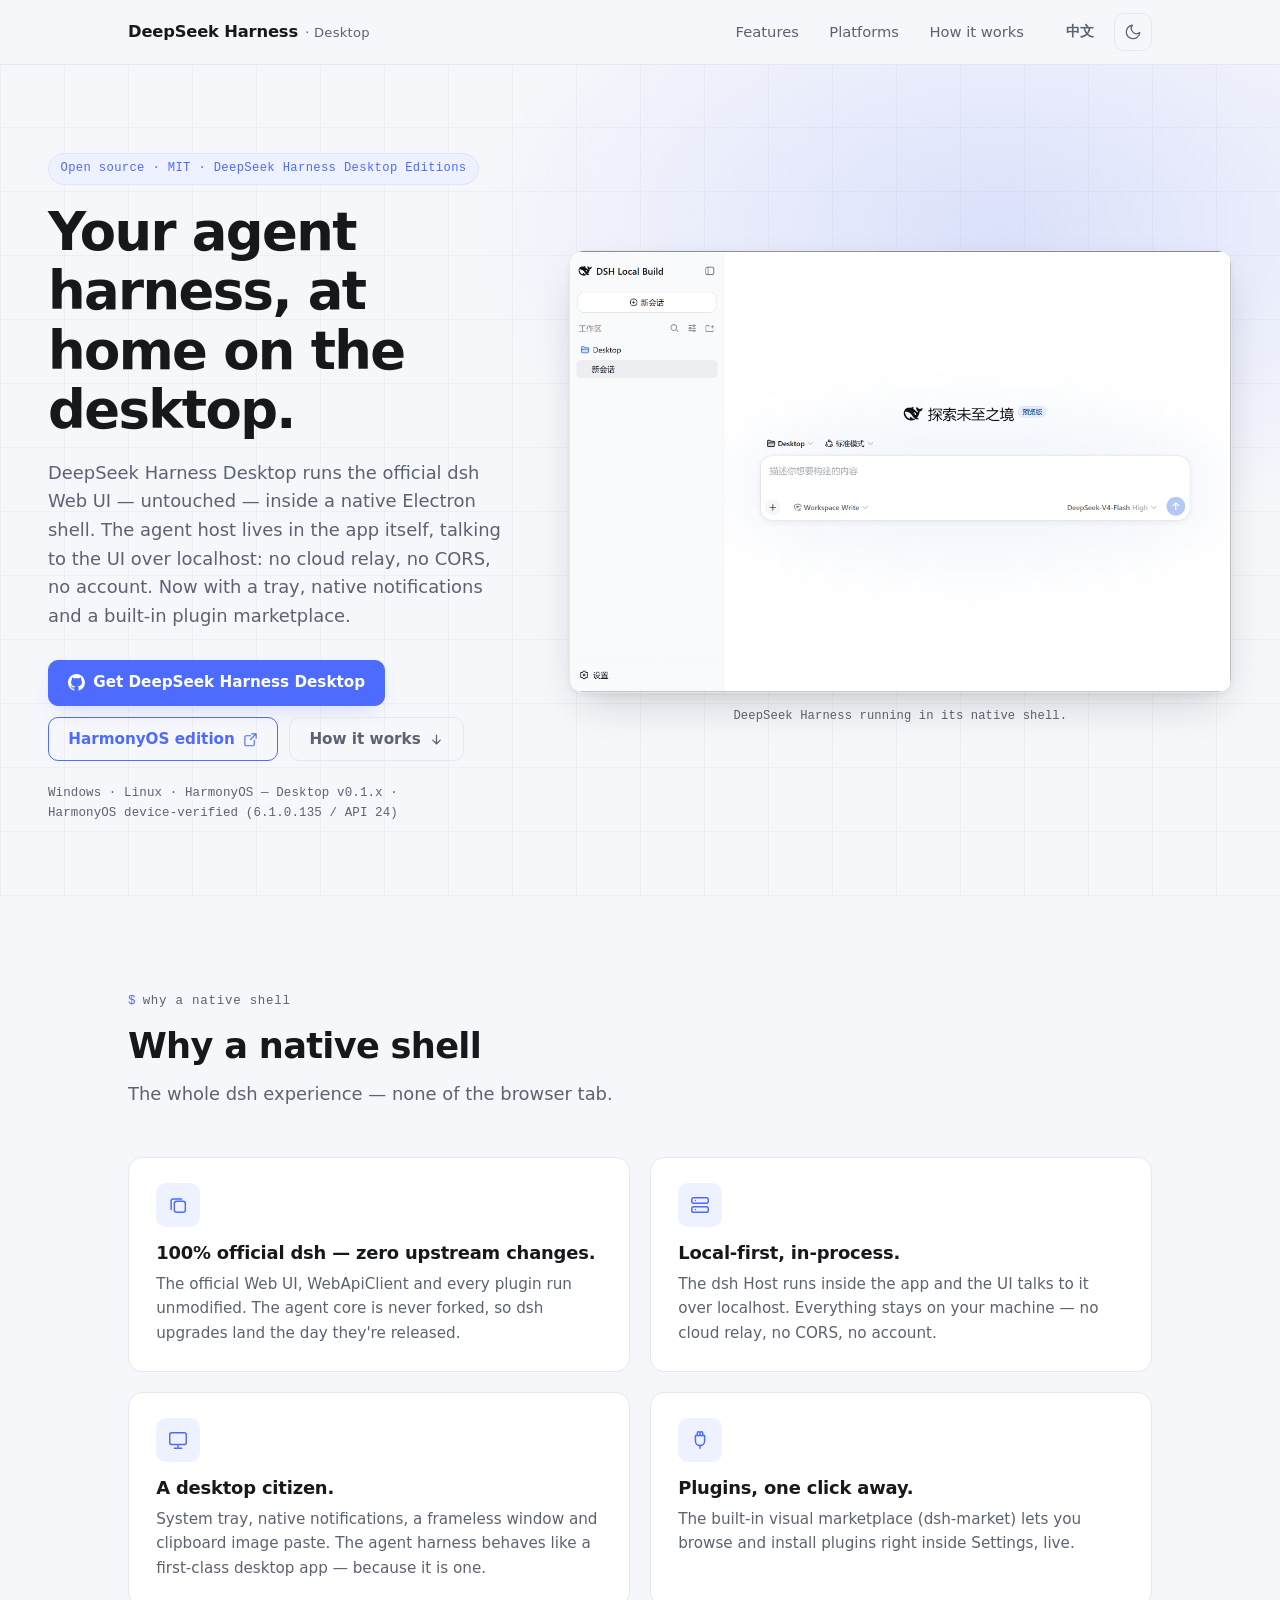
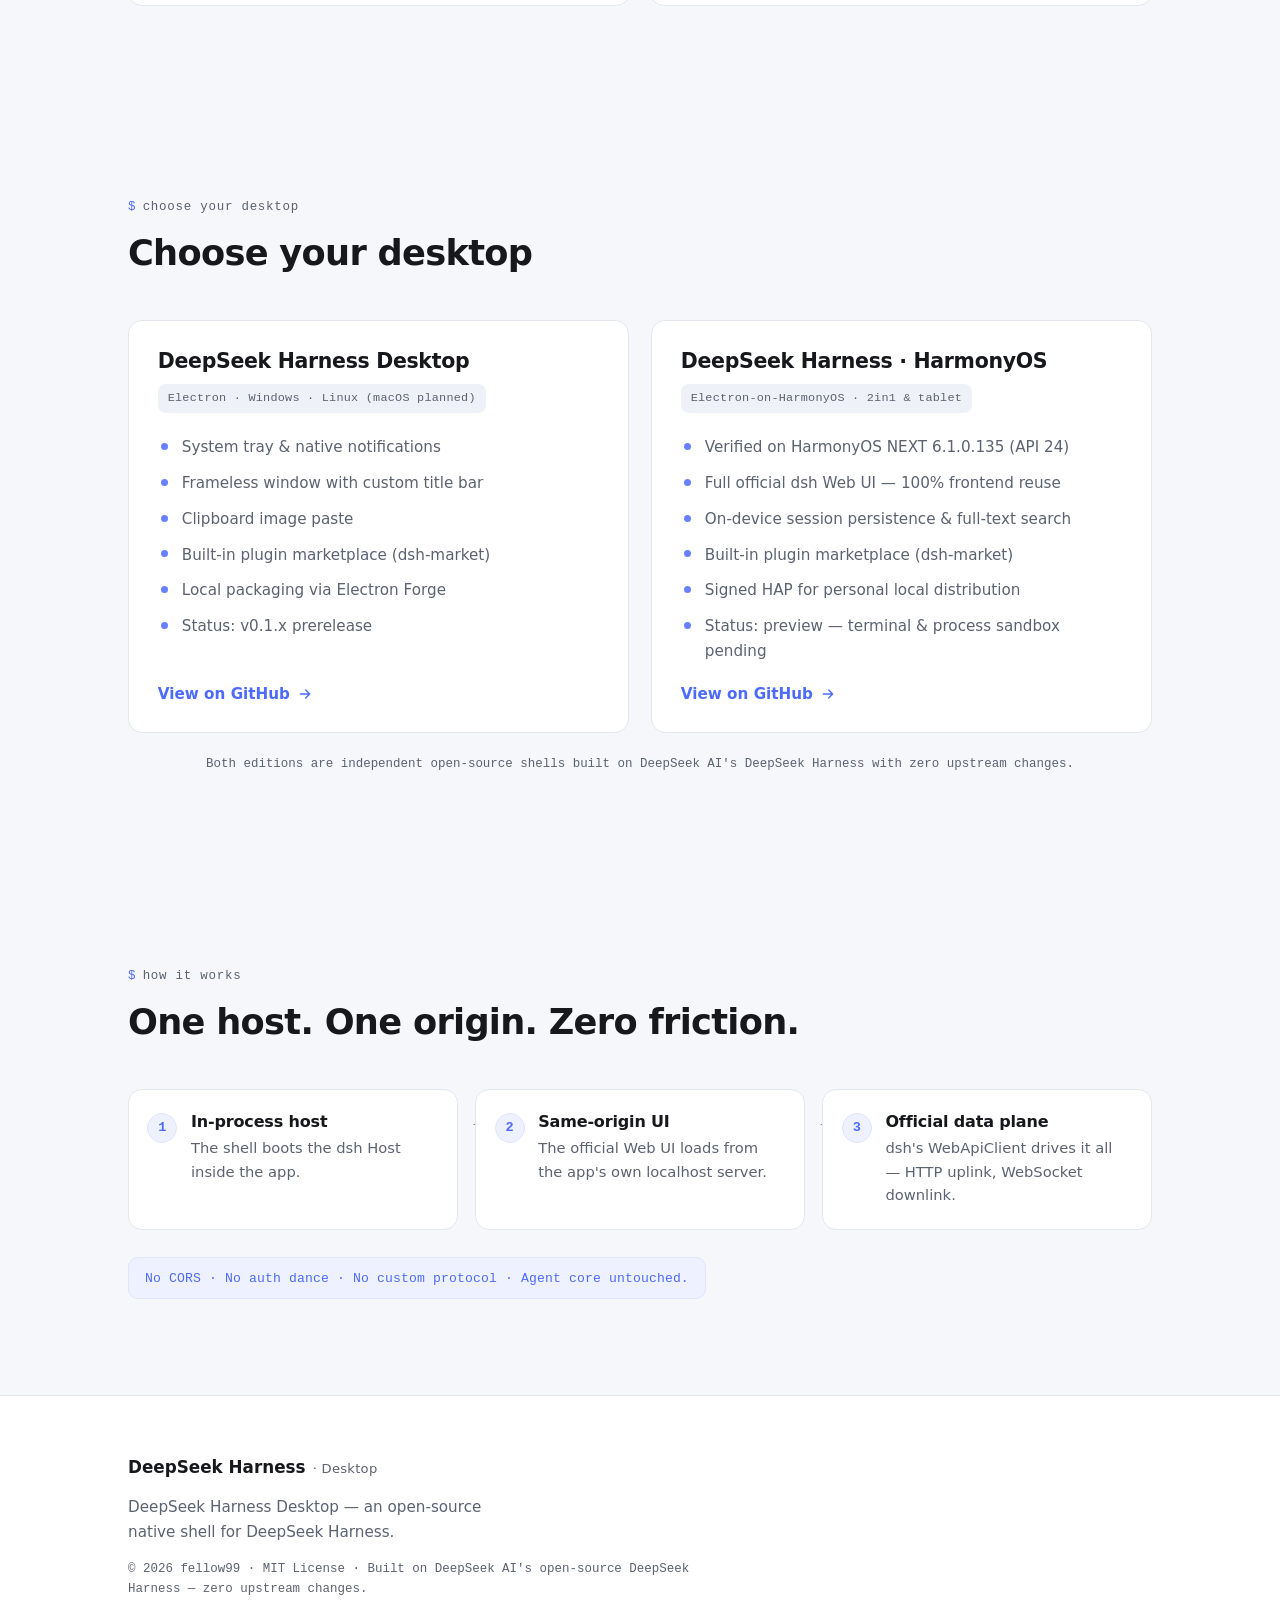
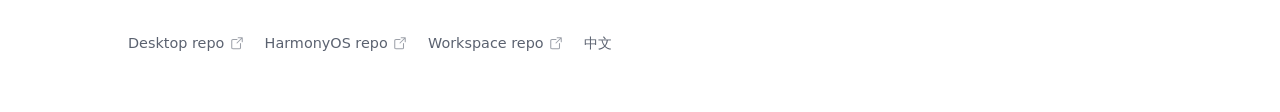
==== index.html @ 58cc45ac "feat: add bilingual landing website - index.html (EN) / index_zh.html (ZH): hero with theme-aware ap" ====
<!DOCTYPE html>
<html lang="en" data-theme="light">
<head>
  <meta charset="UTF-8" />
  <meta name="viewport" content="width=device-width, initial-scale=1.0" />
  <title>DeepSeek Harness Desktop — Native shell for dsh on Windows, Linux &amp; HarmonyOS</title>
  <meta name="description" content="Open-source native desktop shells for DeepSeek Harness (dsh): the official agent-harness Web UI on your desktop — Windows, Linux and HarmonyOS. Local-first, zero upstream changes." />
  <meta name="theme-color" media="(prefers-color-scheme: light)" content="#f6f7fb" />
  <meta name="theme-color" media="(prefers-color-scheme: dark)" content="#0a0c11" />
  <script>
    /* Apply the persisted theme before first paint to avoid a flash of the wrong theme. */
    (function () {
      try {
        var t = localStorage.getItem('dsh-theme');
        if (!t) {
          t = window.matchMedia('(prefers-color-scheme: dark)').matches ? 'dark' : 'light';
        }
        document.documentElement.setAttribute('data-theme', t);
      } catch (e) {
        /* localStorage unavailable (e.g. file:// with strict settings): keep default */
      }
    })();
  </script>
  <link rel="stylesheet" href="style.css" />
</head>
<body>
  <a class="skip-link" href="#main">Skip to content</a>

  <header class="site-header">
    <nav class="nav container" aria-label="Primary">
      <a class="brand" href="#top">DeepSeek Harness<span class="brand-suffix">· Desktop</span></a>
      <div class="nav-links">
        <a href="#features">Features</a>
        <a href="#platforms">Platforms</a>
        <a href="#how">How it works</a>
      </div>
      <div class="nav-actions">
        <a class="lang-link" href="index_zh.html" aria-label="Switch to 中文">中文</a>
        <button
          id="theme-toggle"
          class="icon-btn"
          type="button"
          aria-label="Toggle dark mode"
          data-label-dark="Toggle dark mode"
          data-label-light="Toggle light mode">
          <svg class="i-sun" viewBox="0 0 24 24" width="18" height="18" fill="none" stroke="currentColor" stroke-width="1.7" stroke-linecap="round" stroke-linejoin="round" aria-hidden="true">
            <circle cx="12" cy="12" r="4"></circle>
            <path d="M12 2v2M12 20v2M4.93 4.93l1.41 1.41M17.66 17.66l1.41 1.41M2 12h2M20 12h2M4.93 19.07l1.41-1.41M17.66 6.34l1.41-1.41"></path>
          </svg>
          <svg class="i-moon" viewBox="0 0 24 24" width="18" height="18" fill="none" stroke="currentColor" stroke-width="1.7" stroke-linecap="round" stroke-linejoin="round" aria-hidden="true">
            <path d="M21 12.79A9 9 0 1 1 11.21 3 7 7 0 0 0 21 12.79z"></path>
          </svg>
        </button>
      </div>
    </nav>
  </header>

  <main id="main">
    <!-- ============================== HERO ============================== -->
    <section id="top" class="hero">
      <div class="container hero-grid">
        <div class="hero-copy">
          <span class="eyebrow">Open source · MIT · DeepSeek Harness Desktop Editions</span>
          <h1>Your agent harness, at home on the desktop.</h1>
          <p class="lede">DeepSeek Harness Desktop runs the official dsh Web UI — untouched — inside a native Electron shell. The agent host lives in the app itself, talking to the UI over localhost: no cloud relay, no CORS, no account. Now with a tray, native notifications and a built-in plugin marketplace.</p>
          <div class="cta-row">
            <a class="btn btn-primary" href="https://github.com/fellow99/deepseek-harness-desktop" target="_blank" rel="noopener">
              <svg viewBox="0 0 24 24" width="17" height="17" fill="currentColor" aria-hidden="true"><path d="M12 0C5.37 0 0 5.37 0 12c0 5.31 3.44 9.81 8.21 11.4.6.11.82-.26.82-.58 0-.29-.01-1.04-.02-2.05-3.34.73-4.04-1.61-4.04-1.61-.55-1.39-1.34-1.76-1.34-1.76-1.09-.74.08-.73.08-.73 1.2.08 1.84 1.24 1.84 1.24 1.07 1.83 2.8 1.3 3.48 1 .11-.78.42-1.31.76-1.61-2.66-.3-5.47-1.33-5.47-5.93 0-1.31.47-2.38 1.24-3.22-.12-.3-.54-1.52.12-3.18 0 0 1.01-.32 3.3 1.23a11.5 11.5 0 0 1 6.01 0c2.29-1.55 3.3-1.23 3.3-1.23.66 1.66.24 2.88.12 3.18.77.84 1.24 1.91 1.24 3.22 0 4.61-2.81 5.63-5.48 5.92.43.37.81 1.1.81 2.22 0 1.6-.01 2.89-.01 3.28 0 .32.21.7.82.58A12 12 0 0 0 12 0z"></path></svg>
              Get DeepSeek Harness Desktop
            </a>
            <a class="btn btn-outline" href="https://github.com/fellow99/deepseek-harness-harmony" target="_blank" rel="noopener">
              HarmonyOS edition
              <svg viewBox="0 0 24 24" width="15" height="15" fill="none" stroke="currentColor" stroke-width="1.8" stroke-linecap="round" stroke-linejoin="round" aria-hidden="true"><path d="M14 3h7v7M21 3l-9 9M18 13v7a2 2 0 0 1-2 2H5a2 2 0 0 1-2-2V8a2 2 0 0 1 2-2h7"></path></svg>
            </a>
            <a class="btn btn-ghost" href="#how">
              How it works
              <svg viewBox="0 0 24 24" width="15" height="15" fill="none" stroke="currentColor" stroke-width="2" stroke-linecap="round" stroke-linejoin="round" aria-hidden="true"><path d="M12 5v14M6 13l6 6 6-6"></path></svg>
            </a>
          </div>
          <p class="trust">Windows · Linux · HarmonyOS — Desktop v0.1.x · HarmonyOS device-verified (6.1.0.135 / API 24)</p>
        </div>

        <div class="hero-visual">
          <figure class="hero-shot">
            <img src="images/light.png" data-shot="light" alt="DeepSeek Harness Web UI in light theme running inside the native desktop shell, in Simplified Chinese" width="1200" height="800" />
            <img src="images/dark.png" data-shot="dark" alt="DeepSeek Harness Web UI in dark theme running inside the native desktop shell with the Windows title bar, in Simplified Chinese" width="1200" height="800" />
          </figure>
          <p class="shot-caption">DeepSeek Harness running in its native shell.</p>
        </div>
      </div>
    </section>

    <!-- ============================ FEATURES ============================ -->
    <section id="features" class="section">
      <div class="container">
        <p class="section-eyebrow">why a native shell</p>
        <div class="section-head">
          <h2>Why a native shell</h2>
          <p class="section-lede">The whole dsh experience — none of the browser tab.</p>
        </div>

        <div class="feature-grid">
          <article class="feature-card">
            <span class="icon">
              <svg viewBox="0 0 24 24" width="22" height="22" fill="none" stroke="currentColor" stroke-width="1.6" stroke-linecap="round" stroke-linejoin="round" aria-hidden="true"><rect x="8" y="8" width="12" height="12" rx="2.5"></rect><path d="M16 5.5H6.5A2 2 0 0 0 4.5 7.5V17"></path></svg>
            </span>
            <h3>100% official dsh — zero upstream changes.</h3>
            <p>The official Web UI, WebApiClient and every plugin run unmodified. The agent core is never forked, so dsh upgrades land the day they're released.</p>
          </article>

          <article class="feature-card">
            <span class="icon">
              <svg viewBox="0 0 24 24" width="22" height="22" fill="none" stroke="currentColor" stroke-width="1.6" stroke-linecap="round" stroke-linejoin="round" aria-hidden="true"><rect x="3" y="4" width="18" height="6" rx="2"></rect><rect x="3" y="14" width="18" height="6" rx="2"></rect><path d="M7 7h.01M7 17h.01"></path></svg>
            </span>
            <h3>Local-first, in-process.</h3>
            <p>The dsh Host runs inside the app and the UI talks to it over localhost. Everything stays on your machine — no cloud relay, no CORS, no account.</p>
          </article>

          <article class="feature-card">
            <span class="icon">
              <svg viewBox="0 0 24 24" width="22" height="22" fill="none" stroke="currentColor" stroke-width="1.6" stroke-linecap="round" stroke-linejoin="round" aria-hidden="true"><rect x="3" y="4" width="18" height="13" rx="2"></rect><path d="M12 17v3M8 21h8"></path></svg>
            </span>
            <h3>A desktop citizen.</h3>
            <p>System tray, native notifications, a frameless window and clipboard image paste. The agent harness behaves like a first-class desktop app — because it is one.</p>
          </article>

          <article class="feature-card">
            <span class="icon">
              <svg viewBox="0 0 24 24" width="22" height="22" fill="none" stroke="currentColor" stroke-width="1.6" stroke-linecap="round" stroke-linejoin="round" aria-hidden="true"><path d="M7 7h10v6a5 5 0 0 1-10 0z"></path><path d="M9 7V4.5a1.5 1.5 0 0 1 3 0V7M12 7V4.5a1.5 1.5 0 0 1 3 0V7"></path><path d="M12 18v3"></path></svg>
            </span>
            <h3>Plugins, one click away.</h3>
            <p>The built-in visual marketplace (dsh-market) lets you browse and install plugins right inside Settings, live.</p>
          </article>
        </div>
      </div>
    </section>

    <!-- ============================ PLATFORMS =========================== -->
    <section id="platforms" class="section">
      <div class="container">
        <p class="section-eyebrow">choose your desktop</p>
        <div class="section-head">
          <h2>Choose your desktop</h2>
        </div>

        <div class="platform-grid">
          <article class="platform-card">
            <div class="platform-head">
              <h3>DeepSeek Harness Desktop</h3>
              <span class="platform-tag">Electron · Windows · Linux (macOS planned)</span>
            </div>
            <ul class="bullet-list">
              <li>System tray &amp; native notifications</li>
              <li>Frameless window with custom title bar</li>
              <li>Clipboard image paste</li>
              <li>Built-in plugin marketplace (dsh-market)</li>
              <li>Local packaging via Electron Forge</li>
              <li>Status: v0.1.x prerelease</li>
            </ul>
            <a class="repo-link" href="https://github.com/fellow99/deepseek-harness-desktop" target="_blank" rel="noopener">
              View on GitHub
              <svg viewBox="0 0 24 24" width="16" height="16" fill="none" stroke="currentColor" stroke-width="2" stroke-linecap="round" stroke-linejoin="round" aria-hidden="true"><path d="M5 12h14M13 6l6 6-6 6"></path></svg>
            </a>
          </article>

          <article class="platform-card">
            <div class="platform-head">
              <h3>DeepSeek Harness · HarmonyOS</h3>
              <span class="platform-tag">Electron-on-HarmonyOS · 2in1 &amp; tablet</span>
            </div>
            <ul class="bullet-list">
              <li>Verified on HarmonyOS NEXT 6.1.0.135 (API 24)</li>
              <li>Full official dsh Web UI — 100% frontend reuse</li>
              <li>On-device session persistence &amp; full-text search</li>
              <li>Built-in plugin marketplace (dsh-market)</li>
              <li>Signed HAP for personal local distribution</li>
              <li>Status: preview — terminal &amp; process sandbox pending</li>
            </ul>
            <a class="repo-link" href="https://github.com/fellow99/deepseek-harness-harmony" target="_blank" rel="noopener">
              View on GitHub
              <svg viewBox="0 0 24 24" width="16" height="16" fill="none" stroke="currentColor" stroke-width="2" stroke-linecap="round" stroke-linejoin="round" aria-hidden="true"><path d="M5 12h14M13 6l6 6-6 6"></path></svg>
            </a>
          </article>
        </div>

        <p class="disclaimer">Both editions are independent open-source shells built on DeepSeek AI's DeepSeek Harness with zero upstream changes.</p>
      </div>
    </section>

    <!-- ============================ HOW IT WORKS ========================= -->
    <section id="how" class="section">
      <div class="container">
        <p class="section-eyebrow">how it works</p>
        <div class="section-head">
          <h2>One host. One origin. Zero friction.</h2>
        </div>

        <ol class="steps">
          <li class="step">
            <span class="step-num" aria-hidden="true">1</span>
            <div>
              <h3>In-process host</h3>
              <p>The shell boots the dsh Host inside the app.</p>
            </div>
          </li>
          <li class="step">
            <span class="step-num" aria-hidden="true">2</span>
            <div>
              <h3>Same-origin UI</h3>
              <p>The official Web UI loads from the app's own localhost server.</p>
            </div>
          </li>
          <li class="step">
            <span class="step-num" aria-hidden="true">3</span>
            <div>
              <h3>Official data plane</h3>
              <p>dsh's WebApiClient drives it all — HTTP uplink, WebSocket downlink.</p>
            </div>
          </li>
        </ol>

        <p class="result-badge">No CORS · No auth dance · No custom protocol · Agent core untouched.</p>
      </div>
    </section>
  </main>

  <!-- ============================== FOOTER ============================== -->
  <footer class="site-footer">
    <div class="container footer-grid">
      <div class="footer-left">
        <div class="footer-brand">DeepSeek Harness<span class="brand-suffix">· Desktop</span></div>
        <p class="footer-one-liner">DeepSeek Harness Desktop — an open-source native shell for DeepSeek Harness.</p>
        <p class="footer-copy">&copy; 2026 fellow99 · MIT License · Built on DeepSeek AI's open-source DeepSeek Harness — zero upstream changes.</p>
      </div>
      <nav class="footer-links" aria-label="Footer">
        <a href="https://github.com/fellow99/deepseek-harness-desktop" target="_blank" rel="noopener">
          Desktop repo
          <svg class="ext" viewBox="0 0 24 24" width="14" height="14" fill="none" stroke="currentColor" stroke-width="1.8" stroke-linecap="round" stroke-linejoin="round" aria-hidden="true"><path d="M14 3h7v7M21 3l-9 9M18 13v7a2 2 0 0 1-2 2H5a2 2 0 0 1-2-2V8a2 2 0 0 1 2-2h7"></path></svg>
        </a>
        <a href="https://github.com/fellow99/deepseek-harness-harmony" target="_blank" rel="noopener">
          HarmonyOS repo
          <svg class="ext" viewBox="0 0 24 24" width="14" height="14" fill="none" stroke="currentColor" stroke-width="1.8" stroke-linecap="round" stroke-linejoin="round" aria-hidden="true"><path d="M14 3h7v7M21 3l-9 9M18 13v7a2 2 0 0 1-2 2H5a2 2 0 0 1-2-2V8a2 2 0 0 1 2-2h7"></path></svg>
        </a>
        <a href="https://github.com/fellow99/deepseek-harness-workspace" target="_blank" rel="noopener">
          Workspace repo
          <svg class="ext" viewBox="0 0 24 24" width="14" height="14" fill="none" stroke="currentColor" stroke-width="1.8" stroke-linecap="round" stroke-linejoin="round" aria-hidden="true"><path d="M14 3h7v7M21 3l-9 9M18 13v7a2 2 0 0 1-2 2H5a2 2 0 0 1-2-2V8a2 2 0 0 1 2-2h7"></path></svg>
        </a>
        <a href="index_zh.html">中文</a>
      </nav>
    </div>
  </footer>

  <script src="script.js"></script>
</body>
</html>
---- style.css ----
/* =========================================================================
   DeepSeek Harness Desktop Editions — shared stylesheet
   All color/interaction styling is driven by CSS custom properties that
   switch on the <html data-theme="..."> attribute, with a no-JS fallback.
   ========================================================================= */

/* ------------------------------------------------------------------ tokens */
:root {
  --font-sans: system-ui, -apple-system, "Segoe UI", Roboto, "Helvetica Neue",
    Arial, "PingFang SC", "Hiragino Sans GB", "Microsoft YaHei", sans-serif;
  --font-mono: ui-monospace, "Cascadia Code", SFMono-Regular, Consolas,
    "Liberation Mono", Menlo, monospace;

  /* light palette */
  --bg: #f6f7fb;
  --surface: #ffffff;
  --surface-2: #eef1f7;
  --text: #17181c;
  --muted: #5b6270;
  --hairline: #e4e7ef;
  --hairline-strong: #d2d7e4;

  --accent: #4d6bfe;
  --accent-strong: #3a55e8;
  --accent-contrast: #ffffff;
  --accent-soft: #eef1ff;
  --accent-soft-border: #dfe4ff;
  --accent-glow: rgba(77, 107, 254, 0.32);

  --tag-bg: #eef1f7;
  --tag-text: #5b6270;

  --nav-bg: rgba(246, 247, 251, 0.82);
  --shadow-soft: 0 2px 12px rgba(23, 24, 28, 0.05);

  /* hero flourish */
  --glow-a: rgba(77, 107, 254, 0.16);
  --grid-line: rgba(23, 24, 28, 0.035);

  /* app-window shadow */
  --shot-shadow: 0 18px 42px -14px rgba(23, 24, 28, 0.22),
    0 3px 10px -2px rgba(23, 24, 28, 0.08);
  --shot-shadow-hover: 0 34px 68px -20px rgba(23, 24, 28, 0.36),
    0 12px 26px -8px rgba(23, 24, 28, 0.14), 0 0 0 1px var(--accent-glow),
    0 14px 52px -10px var(--accent-glow);

  --ring: var(--accent);

  --radius-lg: 14px;
  --radius-md: 10px;
  --radius-sm: 8px;

  --ease: cubic-bezier(0.22, 0.61, 0.36, 1);
  --maxw: 1120px;
}

/* dark palette (mirrored from the @media fallback below) */
html[data-theme="dark"] {
  --bg: #0a0c11;
  --surface: #12151e;
  --surface-2: #171b26;
  --text: #eceef3;
  --muted: #99a1b2;
  --hairline: #232837;
  --hairline-strong: #2e3646;

  --accent: #7c93ff;
  --accent-strong: #95a7ff;
  --accent-contrast: #0c101c;
  --accent-soft: #1a1f2c;
  --accent-soft-border: #2a3146;
  --accent-glow: rgba(124, 147, 255, 0.30);

  --tag-bg: #171b26;
  --tag-text: #99a1b2;

  --nav-bg: rgba(10, 12, 17, 0.82);
  --shadow-soft: 0 2px 12px rgba(0, 0, 0, 0.4);

  --glow-a: rgba(124, 147, 255, 0.10);
  --grid-line: rgba(236, 238, 243, 0.045);

  --shot-shadow: 0 18px 44px -14px rgba(0, 0, 0, 0.6),
    0 3px 12px -2px rgba(0, 0, 0, 0.5);
  --shot-shadow-hover: 0 36px 70px -18px rgba(0, 0, 0, 0.78),
    0 14px 30px -8px rgba(0, 0, 0, 0.5), 0 0 0 1px var(--accent-glow),
    0 14px 52px -8px var(--accent-glow);
}

/* no-JS fallback: when the inline head script is absent the <html> has no
   theme attribute, so mirror the dark token set to match the OS preference. */
@media (prefers-color-scheme: dark) {
  :root:not([data-theme]) {
    --bg: #0a0c11;
    --surface: #12151e;
    --surface-2: #171b26;
    --text: #eceef3;
    --muted: #99a1b2;
    --hairline: #232837;
    --hairline-strong: #2e3646;
    --accent: #7c93ff;
    --accent-strong: #95a7ff;
    --accent-contrast: #0c101c;
    --accent-soft: #1a1f2c;
    --accent-soft-border: #2a3146;
    --accent-glow: rgba(124, 147, 255, 0.3);
    --tag-bg: #171b26;
    --tag-text: #99a1b2;
    --nav-bg: rgba(10, 12, 17, 0.82);
    --shadow-soft: 0 2px 12px rgba(0, 0, 0, 0.4);
    --glow-a: rgba(124, 147, 255, 0.1);
    --grid-line: rgba(236, 238, 243, 0.045);
    --shot-shadow: 0 18px 44px -14px rgba(0, 0, 0, 0.6),
      0 3px 12px -2px rgba(0, 0, 0, 0.5);
    --shot-shadow-hover: 0 36px 70px -18px rgba(0, 0, 0, 0.78),
      0 14px 30px -8px rgba(0, 0, 0, 0.5), 0 0 0 1px var(--accent-glow),
      0 14px 52px -8px var(--accent-glow);
  }
}

/* -------------------------------------------------------------------- base */
*,
*::before,
*::after {
  box-sizing: border-box;
}

html {
  scroll-behavior: smooth;
  scroll-padding-top: calc(64px + 22px);
  -webkit-text-size-adjust: 100%;
}

body {
  margin: 0;
  font-family: var(--font-sans);
  background-color: var(--bg);
  color: var(--text);
  line-height: 1.6;
  -webkit-font-smoothing: antialiased;
  text-rendering: optimizeLegibility;
  transition: background-color 0.35s var(--ease), color 0.35s var(--ease);
}

img {
  display: block;
  max-width: 100%;
  height: auto;
}

a {
  color: inherit;
  text-decoration: none;
}

h1,
h2,
h3 {
  margin: 0;
  font-weight: 700;
  letter-spacing: -0.02em;
  line-height: 1.12;
  color: var(--text);
}

p {
  margin: 0;
}

:focus-visible {
  outline: 2px solid var(--ring);
  outline-offset: 3px;
  border-radius: 6px;
}

@media (prefers-reduced-motion: reduce) {
  * {
    animation: none !important;
    transition: none !important;
    scroll-behavior: auto !important;
  }
}

/* skip link */
.skip-link {
  position: absolute;
  left: 12px;
  top: -60px;
  z-index: 200;
  padding: 0.6rem 1rem;
  background: var(--accent);
  color: var(--accent-contrast);
  font-size: 0.875rem;
  font-weight: 600;
  border-radius: 0 0 var(--radius-sm) var(--radius-sm);
  transition: top 0.2s var(--ease);
}
.skip-link:active,
.skip-link:focus {
  top: 0;
}

/* --------------------------------------------------------------- container */
.container {
  width: 100%;
  max-width: var(--maxw);
  margin-inline: auto;
  padding-inline: clamp(20px, 5vw, 48px);
}

/* --------------------------------------------------------------- typography */
.eyebrow {
  display: inline-flex;
  align-items: center;
  gap: 0.45rem;
  padding: 0.32rem 0.72rem;
  font-family: var(--font-mono);
  font-size: 0.76rem;
  letter-spacing: 0.03em;
  color: var(--accent);
  background: var(--accent-soft);
  border: 1px solid var(--accent-soft-border);
  border-radius: 999px;
  white-space: normal;
}

.section-eyebrow {
  display: block;
  font-family: var(--font-mono);
  font-size: 0.78rem;
  letter-spacing: 0.06em;
  color: var(--muted);
  margin-bottom: 0.9rem;
}
.section-eyebrow::before {
  content: "$";
  color: var(--accent);
  margin-right: 0.4rem;
}

.section {
  padding-block: clamp(4rem, 8vw, 6rem);
}

.section-head {
  max-width: 44rem;
  margin-bottom: clamp(2rem, 4vw, 3rem);
}
.section-head h2 {
  font-size: clamp(1.6rem, 3.4vw, 2.2rem);
}
.section-lede {
  margin-top: 0.9rem;
  color: var(--muted);
  font-size: clamp(1rem, 1.4vw, 1.12rem);
}

/* ---------------------------------------------------------------- buttons */
.btn {
  display: inline-flex;
  align-items: center;
  justify-content: center;
  gap: 0.5rem;
  font-family: var(--font-sans);
  font-size: 0.95rem;
  font-weight: 600;
  line-height: 1;
  padding: 0.85rem 1.2rem;
  border-radius: var(--radius-md);
  border: 1px solid transparent;
  cursor: pointer;
  transition: background-color 0.22s var(--ease), border-color 0.22s var(--ease),
    transform 0.22s var(--ease), box-shadow 0.22s var(--ease);
}

.btn-primary {
  background: var(--accent);
  color: var(--accent-contrast);
  border-color: var(--accent);
  box-shadow: 0 8px 22px -10px var(--accent-glow);
}
.btn-primary:hover {
  background: var(--accent-strong);
  border-color: var(--accent-strong);
  transform: translateY(-1px);
}

.btn-outline {
  background: transparent;
  color: var(--accent);
  border-color: var(--accent);
}
.btn-outline:hover {
  background: var(--accent-soft);
}

.btn-ghost {
  background: transparent;
  color: var(--muted);
  border-color: var(--hairline);
}
.btn-ghost:hover {
  color: var(--text);
  border-color: var(--hairline-strong);
}

.icon-btn {
  display: inline-flex;
  align-items: center;
  justify-content: center;
  width: 38px;
  height: 38px;
  padding: 0;
  border-radius: var(--radius-md);
  border: 1px solid var(--hairline);
  background: transparent;
  color: var(--muted);
  cursor: pointer;
  transition: color 0.2s var(--ease), border-color 0.2s var(--ease),
    background-color 0.2s var(--ease);
}
.icon-btn:hover {
  color: var(--accent);
  border-color: var(--hairline-strong);
}
.icon-btn svg {
  display: block;
}

/* theme-toggle icon swap: in light mode show the moon (click -> dark),
   in dark mode show the sun (click -> light).
   `.icon-btn` prefix keeps these above `.icon-btn svg { display:block }`. */
.icon-btn .i-sun {
  display: none;
}
.icon-btn .i-moon {
  display: block;
}
html[data-theme="dark"] .icon-btn .i-sun {
  display: block;
}
html[data-theme="dark"] .icon-btn .i-moon {
  display: none;
}

/* ------------------------------------------------------------------- nav */
.site-header {
  position: sticky;
  top: 0;
  z-index: 50;
  background: var(--nav-bg);
  -webkit-backdrop-filter: saturate(140%) blur(10px);
  backdrop-filter: saturate(140%) blur(10px);
  border-bottom: 1px solid var(--hairline);
}

.nav {
  display: flex;
  align-items: center;
  gap: 1.25rem;
  height: 64px;
}

.brand {
  display: inline-flex;
  align-items: baseline;
  gap: 0.45rem;
  font-weight: 700;
  font-size: 1.02rem;
  letter-spacing: -0.01em;
  color: var(--text);
  white-space: nowrap;
}
.brand-suffix {
  font-size: 0.82rem;
  font-weight: 500;
  color: var(--muted);
  letter-spacing: 0.02em;
}

.nav-links {
  display: flex;
  gap: 0.5rem;
  margin-left: auto;
}
.nav-links a {
  padding: 0.42rem 0.7rem;
  font-size: 0.92rem;
  color: var(--muted);
  border-radius: var(--radius-sm);
  transition: color 0.2s var(--ease), background-color 0.2s var(--ease);
}
.nav-links a:hover {
  color: var(--text);
  background: var(--surface-2);
}

.nav-actions {
  display: flex;
  align-items: center;
  gap: 0.6rem;
}
.lang-link {
  font-size: 0.9rem;
  font-weight: 600;
  color: var(--muted);
  padding: 0.42rem 0.6rem;
  border-radius: var(--radius-sm);
  border: 1px solid transparent;
  transition: color 0.2s var(--ease), border-color 0.2s var(--ease);
}
.lang-link:hover {
  color: var(--accent);
  border-color: var(--hairline-strong);
}

/* ------------------------------------------------------------------- hero */
.hero {
  position: relative;
  overflow: hidden;
  padding-block: clamp(3.5rem, 7vw, 5.5rem) clamp(3rem, 6vw, 4.5rem);
}
/* subtle background flourish (radial glow + faint grid) — adapts to theme */
.hero::before {
  content: "";
  position: absolute;
  inset: 0;
  z-index: 0;
  pointer-events: none;
  background-image: radial-gradient(
      60% 55% at 78% 20%,
      var(--glow-a) 0%,
      transparent 68%
    ),
    repeating-linear-gradient(
      90deg,
      var(--grid-line) 0 1px,
      transparent 1px 64px
    ),
    repeating-linear-gradient(
      0deg,
      var(--grid-line) 0 1px,
      transparent 1px 64px
    );
}
.hero > .container {
  position: relative;
  z-index: 1;
}

.hero-grid {
  display: grid;
  /* copy : screenshot = 1 : 1.44 → the shot renders ~1.5× its former size
     (screenshot column ≈ 722px vs ~477px when the hero container maxes out) */
  grid-template-columns: 1fr 1.44fr;
  gap: clamp(2.25rem, 5vw, 3.75rem);
  align-items: center;
}

/* the hero gets extra room so the product screenshot can be large */
.hero .container {
  max-width: 1380px;
}

.hero-copy {
  min-width: 0;
}
.hero-copy h1 {
  margin-top: 1.1rem;
  font-size: clamp(2.1rem, 5vw, 3.3rem);
  font-weight: 700;
  letter-spacing: -0.03em;
}
.hero-copy .lede {
  margin-top: 1.25rem;
  max-width: 34rem;
  color: var(--muted);
  font-size: clamp(1rem, 1.5vw, 1.12rem);
}

.cta-row {
  display: flex;
  flex-wrap: wrap;
  align-items: center;
  gap: 0.7rem;
  margin-top: 1.8rem;
}

.trust {
  margin-top: 1.4rem;
  font-family: var(--font-mono);
  font-size: 0.78rem;
  letter-spacing: 0.01em;
  color: var(--muted);
  text-wrap: balance;
}

/* hero load-in: subtle fade/slide for the copy block + the shot only */
@keyframes riseIn {
  from {
    opacity: 0;
    transform: translateY(14px);
  }
  to {
    opacity: 1;
    transform: translateY(0);
  }
}
.hero-copy > * {
  animation: riseIn 0.6s var(--ease) backwards;
}
.hero-copy > *:nth-child(1) {
  animation-delay: 0.02s;
}
.hero-copy > *:nth-child(2) {
  animation-delay: 0.1s;
}
.hero-copy > *:nth-child(3) {
  animation-delay: 0.18s;
}
.hero-copy > *:nth-child(4) {
  animation-delay: 0.26s;
}
.hero-copy > *:nth-child(5) {
  animation-delay: 0.34s;
}
.hero-shot {
  animation: riseIn 0.7s var(--ease) 0.14s backwards;
}

/* app-window presentation of the screenshot */
.hero-visual {
  min-width: 0;
}
.hero-shot {
  margin: 0;
  border-radius: var(--radius-lg);
  border: 1px solid var(--hairline);
  overflow: hidden;
  background: var(--surface);
  box-shadow: var(--shot-shadow);
  transition: transform 0.5s var(--ease), box-shadow 0.65s var(--ease);
  will-change: transform;
}
.hero-shot:hover {
  transform: translateY(-4px);
  box-shadow: var(--shot-shadow-hover);
}
.hero-shot img {
  width: 100%;
  height: auto;
  border-radius: calc(var(--radius-lg) - 1px);
}

/* screenshot theme swap — pure CSS, before JS runs.
   Default (no attribute): follow the OS. */
img[data-shot="dark"] {
  display: none;
}
img[data-shot="light"] {
  display: block;
}
@media (prefers-color-scheme: dark) {
  img[data-shot="light"] {
    display: none;
  }
  img[data-shot="dark"] {
    display: block;
  }
}
/* explicit attribute (set by the inline head script) always wins */
html[data-theme="light"] img[data-shot="dark"] {
  display: none;
}
html[data-theme="light"] img[data-shot="light"] {
  display: block;
}
html[data-theme="dark"] img[data-shot="light"] {
  display: none;
}
html[data-theme="dark"] img[data-shot="dark"] {
  display: block;
}

.shot-caption {
  margin-top: 0.9rem;
  text-align: center;
  font-family: var(--font-mono);
  font-size: 0.76rem;
  letter-spacing: 0.01em;
  color: var(--muted);
}

/* --------------------------------------------------------------- features */
.feature-grid {
  display: grid;
  grid-template-columns: repeat(2, 1fr);
  gap: 20px;
}

.feature-card {
  border: 1px solid var(--hairline);
  background: var(--surface);
  border-radius: var(--radius-lg);
  padding: 1.6rem 1.7rem;
}
.feature-card .icon {
  display: inline-flex;
  align-items: center;
  justify-content: center;
  width: 44px;
  height: 44px;
  border-radius: var(--radius-md);
  background: var(--accent-soft);
  color: var(--accent);
  margin-bottom: 1rem;
}
.feature-card h3 {
  font-size: 1.12rem;
  letter-spacing: -0.01em;
  margin-bottom: 0.55rem;
}
.feature-card p {
  color: var(--muted);
  font-size: 0.95rem;
}

/* --------------------------------------------------------------- platforms */
.platform-grid {
  display: grid;
  grid-template-columns: 1fr 1fr;
  gap: 22px;
}

.platform-card {
  display: flex;
  flex-direction: column;
  border: 1px solid var(--hairline);
  background: var(--surface);
  border-radius: var(--radius-lg);
  padding: 1.8rem 1.8rem 1.6rem;
}

.platform-head h3 {
  font-size: 1.28rem;
  letter-spacing: -0.015em;
}
.platform-tag {
  display: inline-block;
  margin-top: 0.7rem;
  padding: 0.3rem 0.62rem;
  font-family: var(--font-mono);
  font-size: 0.74rem;
  letter-spacing: 0.02em;
  color: var(--tag-text);
  background: var(--tag-bg);
  border-radius: var(--radius-sm);
}

.bullet-list {
  list-style: none;
  margin: 1.4rem 0 1.2rem;
  padding: 0;
  display: grid;
  gap: 0.72rem;
}
.bullet-list li {
  position: relative;
  padding-left: 1.5rem;
  color: var(--muted);
  font-size: 0.95rem;
}
.bullet-list li::before {
  content: "";
  position: absolute;
  left: 0.2rem;
  top: 0.52em;
  width: 7px;
  height: 7px;
  border-radius: 50%;
  background: var(--accent);
  opacity: 0.85;
}

.repo-link {
  margin-top: auto;
  display: inline-flex;
  align-items: center;
  gap: 0.42rem;
  font-weight: 600;
  font-size: 0.95rem;
  color: var(--accent);
  transition: color 0.2s var(--ease);
}
.repo-link:hover {
  color: var(--accent-strong);
  text-decoration: underline;
  text-underline-offset: 3px;
}
.repo-link svg {
  transition: transform 0.2s var(--ease);
}
.repo-link:hover svg {
  transform: translateX(3px);
}

.disclaimer {
  margin-top: 1.4rem;
  text-align: center;
  font-family: var(--font-mono);
  font-size: 0.78rem;
  color: var(--muted);
}

/* ------------------------------------------------------------ how it works */
.steps {
  list-style: none;
  margin: 0;
  padding: 0;
  display: flex;
  align-items: stretch;
  gap: 1.1rem;
}

.step {
  flex: 1 1 0;
  min-width: 0;
  position: relative;
  display: flex;
  gap: 0.85rem;
  align-items: flex-start;
  padding: 1.4rem 1.4rem 1.4rem 1.15rem;
  border: 1px solid var(--hairline);
  background: var(--surface);
  border-radius: var(--radius-lg);
}
.step:not(:last-child)::after {
  content: "\2192";
  position: absolute;
  right: -1.72rem;
  top: 1.6rem;
  color: var(--muted);
  font-size: 1.1rem;
  line-height: 1;
  font-family: var(--font-mono);
}
.step-num {
  flex: none;
  display: inline-flex;
  align-items: center;
  justify-content: center;
  width: 30px;
  height: 30px;
  border-radius: 50%;
  font-family: var(--font-mono);
  font-size: 0.85rem;
  font-weight: 600;
  color: var(--accent);
  background: var(--accent-soft);
  border: 1px solid var(--accent-soft-border);
}
.step h3 {
  font-size: 1rem;
  letter-spacing: -0.01em;
  margin-bottom: 0.35rem;
}
.step p {
  color: var(--muted);
  font-size: 0.92rem;
}

.result-badge {
  margin-top: 1.7rem;
  display: inline-flex;
  align-items: center;
  flex-wrap: wrap;
  gap: 0.4rem;
  padding: 0.6rem 1rem;
  font-family: var(--font-mono);
  font-size: 0.82rem;
  letter-spacing: 0.01em;
  color: var(--accent);
  background: var(--accent-soft);
  border: 1px solid var(--accent-soft-border);
  border-radius: var(--radius-md);
}

/* ----------------------------------------------------------------- footer */
.site-footer {
  border-top: 1px solid var(--hairline);
  background: var(--surface);
  padding-block: clamp(2.6rem, 5vw, 3.6rem);
}
.footer-grid {
  display: flex;
  justify-content: space-between;
  gap: 2rem;
  flex-wrap: wrap;
}
.footer-brand {
  display: inline-flex;
  align-items: baseline;
  gap: 0.45rem;
  font-weight: 700;
  font-size: 1.05rem;
  color: var(--text);
}
.footer-one-liner {
  margin-top: 0.9rem;
  color: var(--muted);
  max-width: 24rem;
  font-size: 0.95rem;
}
.footer-copy {
  margin-top: 1rem;
  font-family: var(--font-mono);
  font-size: 0.78rem;
  color: var(--muted);
  max-width: 36rem;
}

.footer-links {
  display: flex;
  flex-wrap: wrap;
  gap: 0.9rem 1.3rem;
  align-content: flex-start;
  min-width: 12rem;
}
.footer-links a {
  display: inline-flex;
  align-items: center;
  gap: 0.34rem;
  font-size: 0.9rem;
  color: var(--muted);
  transition: color 0.2s var(--ease);
}
.footer-links a:hover {
  color: var(--accent);
}
.footer-links .ext {
  opacity: 0.6;
}

/* -------------------------------------------------------------- responsive */
@media (max-width: 920px) {
  .hero-grid {
    grid-template-columns: 1fr;
    align-items: start;
  }
  .hero-copy .lede {
    max-width: 40rem;
  }
  .hero-visual {
    margin-top: 0.5rem;
  }
}

@media (max-width: 820px) {
  .feature-grid,
  .platform-grid {
    grid-template-columns: 1fr;
  }
}

@media (max-width: 760px) {
  .nav-links {
    display: none;
  }
}

@media (max-width: 640px) {
  .brand-suffix {
    font-size: 0.78rem;
  }
  .cta-row {
    flex-direction: column;
    align-items: stretch;
  }
  .cta-row .btn {
    justify-content: center;
  }
  /* stack steps vertically and drop the arrow connectors */
  .steps {
    flex-direction: column;
    gap: 1rem;
  }
  .step:not(:last-child)::after {
    content: none;
  }
  .footer-grid {
    flex-direction: column;
    gap: 1.6rem;
  }
}
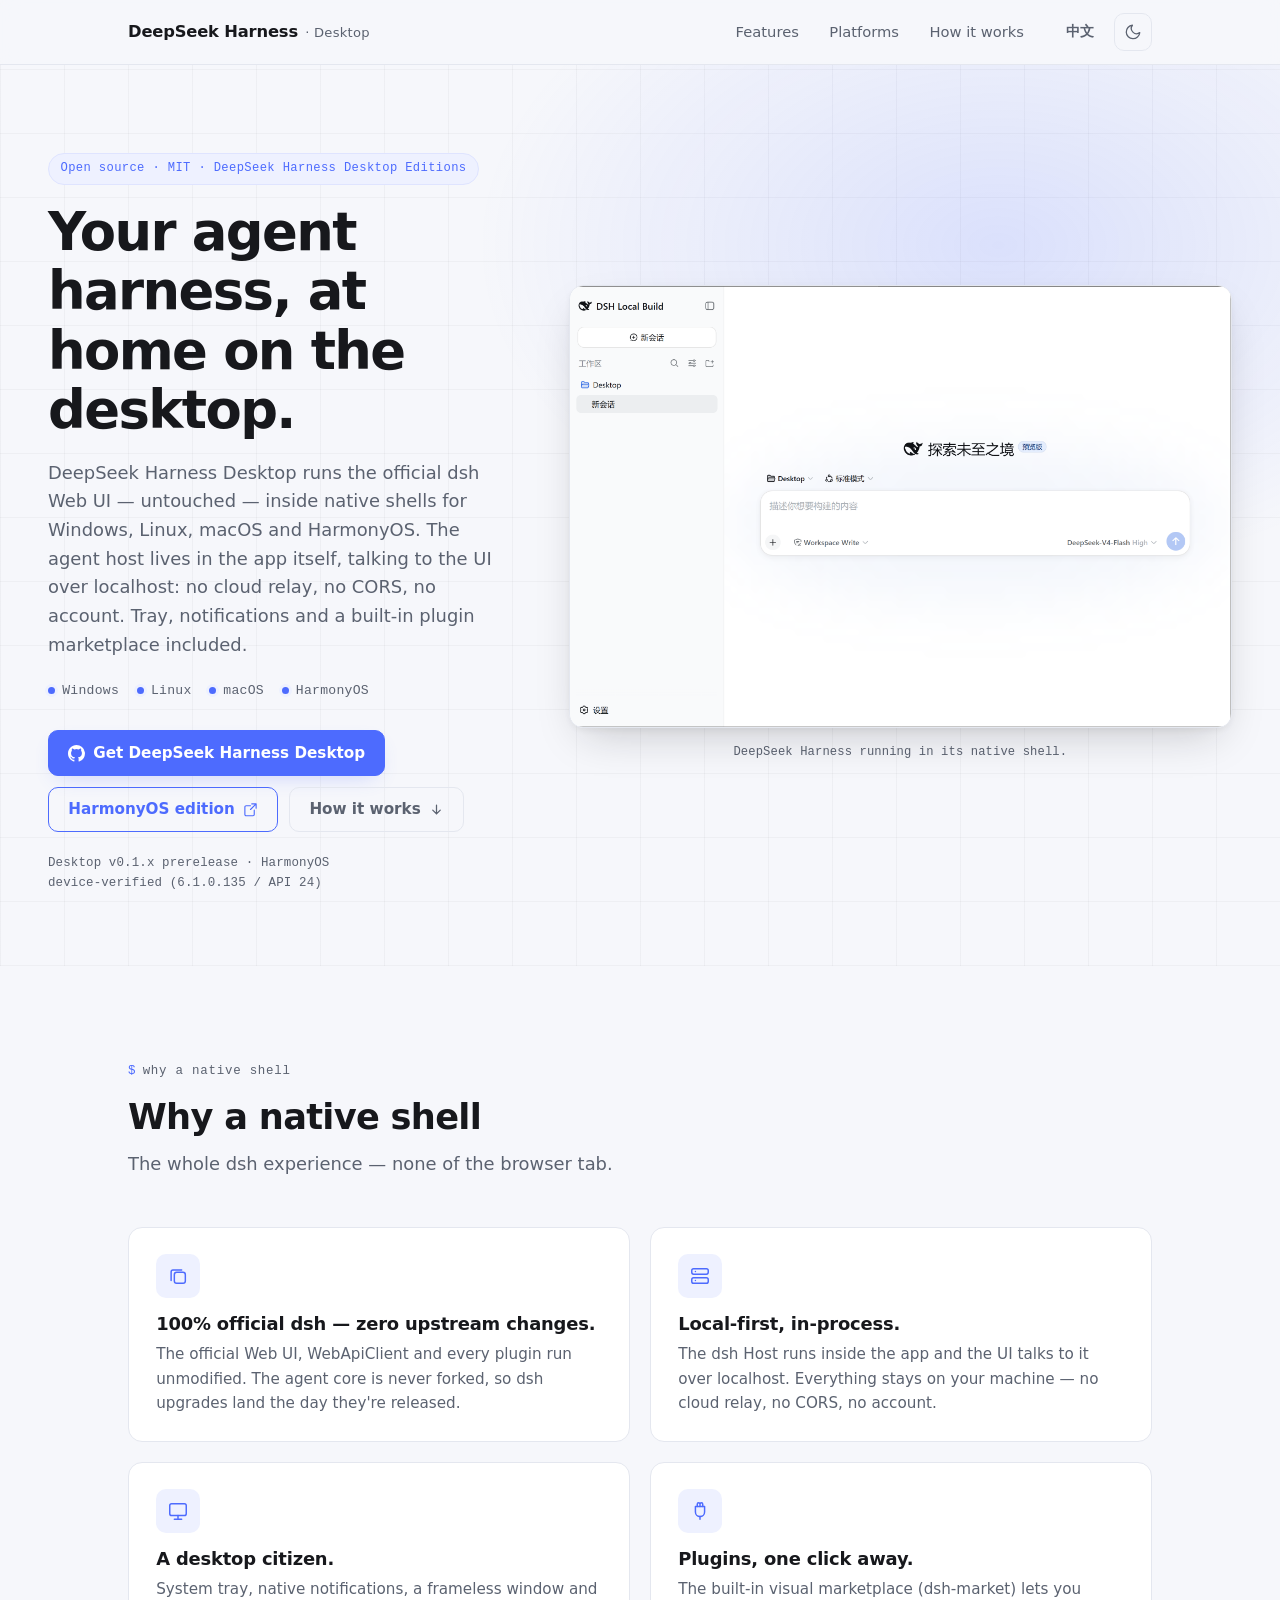
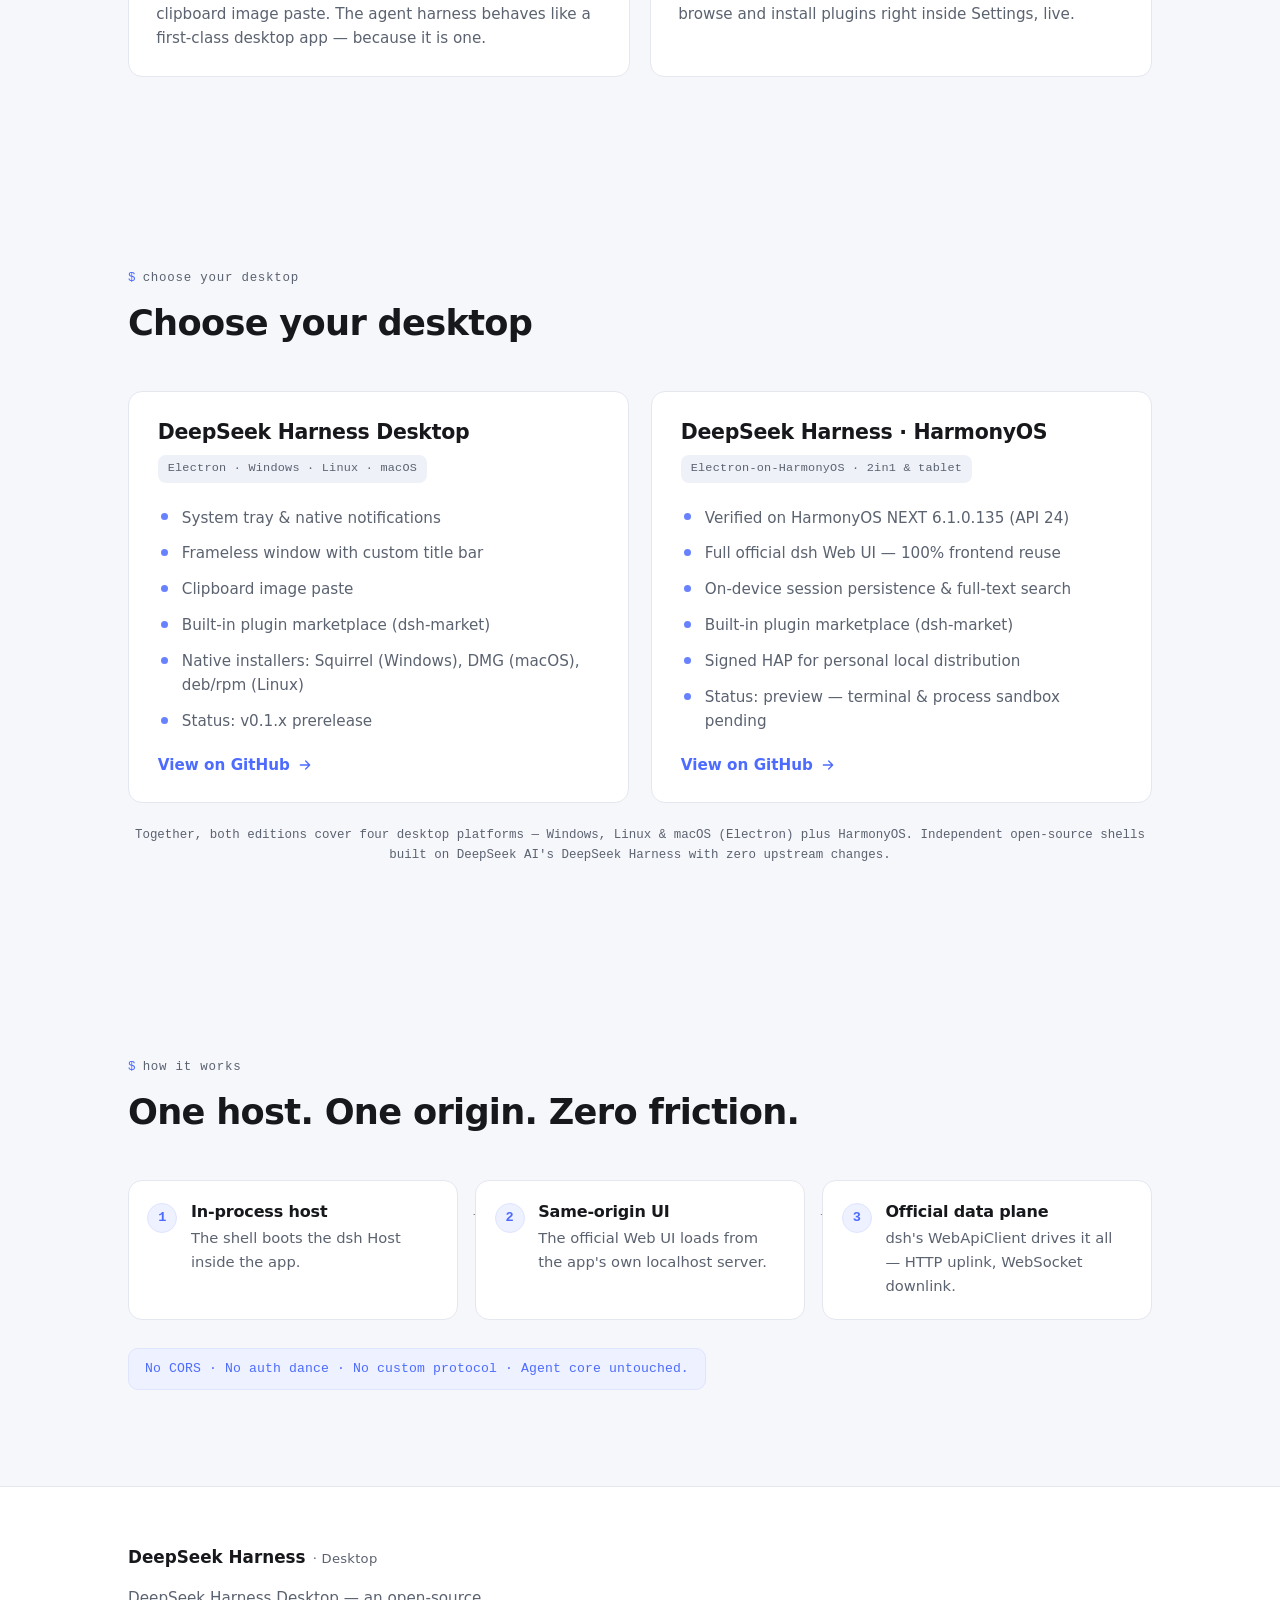
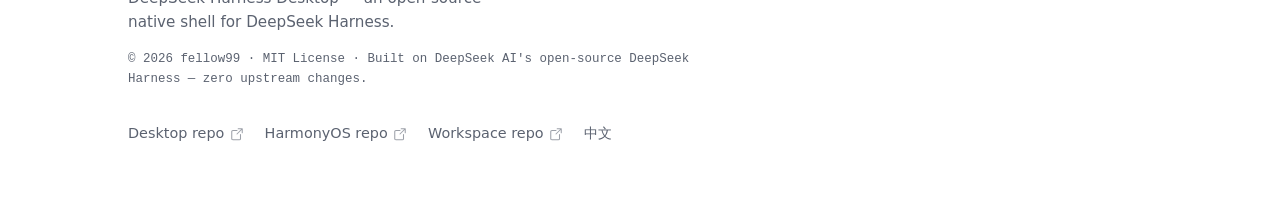
==== commit 02ba9f48: "feat: cover macOS and emphasize four-desktop support - hero: macOS added to title/meta/lede/cards; n" ====
--- a/index.html
+++ b/index.html
@@ -3,8 +3,8 @@
 <head>
   <meta charset="UTF-8" />
   <meta name="viewport" content="width=device-width, initial-scale=1.0" />
-  <title>DeepSeek Harness Desktop — Native shell for dsh on Windows, Linux &amp; HarmonyOS</title>
-  <meta name="description" content="Open-source native desktop shells for DeepSeek Harness (dsh): the official agent-harness Web UI on your desktop — Windows, Linux and HarmonyOS. Local-first, zero upstream changes." />
+  <title>DeepSeek Harness Desktop — Native shell for dsh on Windows, Linux, macOS &amp; HarmonyOS</title>
+  <meta name="description" content="Open-source native desktop shells for DeepSeek Harness (dsh): the official agent-harness Web UI on your desktop — Windows, Linux, macOS and HarmonyOS. Local-first, zero upstream changes." />
   <meta name="theme-color" media="(prefers-color-scheme: light)" content="#f6f7fb" />
   <meta name="theme-color" media="(prefers-color-scheme: dark)" content="#0a0c11" />
   <script>
@@ -62,7 +62,13 @@
         <div class="hero-copy">
           <span class="eyebrow">Open source · MIT · DeepSeek Harness Desktop Editions</span>
           <h1>Your agent harness, at home on the desktop.</h1>
-          <p class="lede">DeepSeek Harness Desktop runs the official dsh Web UI — untouched — inside a native Electron shell. The agent host lives in the app itself, talking to the UI over localhost: no cloud relay, no CORS, no account. Now with a tray, native notifications and a built-in plugin marketplace.</p>
+          <p class="lede">DeepSeek Harness Desktop runs the official dsh Web UI — untouched — inside native shells for Windows, Linux, macOS and HarmonyOS. The agent host lives in the app itself, talking to the UI over localhost: no cloud relay, no CORS, no account. Tray, notifications and a built-in plugin marketplace included.</p>
+          <ul class="os-strip" aria-label="Supported desktop platforms">
+            <li class="os-chip"><span class="os-dot" aria-hidden="true"></span>Windows</li>
+            <li class="os-chip"><span class="os-dot" aria-hidden="true"></span>Linux</li>
+            <li class="os-chip"><span class="os-dot" aria-hidden="true"></span>macOS</li>
+            <li class="os-chip"><span class="os-dot" aria-hidden="true"></span>HarmonyOS</li>
+          </ul>
           <div class="cta-row">
             <a class="btn btn-primary" href="https://github.com/fellow99/deepseek-harness-desktop" target="_blank" rel="noopener">
               <svg viewBox="0 0 24 24" width="17" height="17" fill="currentColor" aria-hidden="true"><path d="M12 0C5.37 0 0 5.37 0 12c0 5.31 3.44 9.81 8.21 11.4.6.11.82-.26.82-.58 0-.29-.01-1.04-.02-2.05-3.34.73-4.04-1.61-4.04-1.61-.55-1.39-1.34-1.76-1.34-1.76-1.09-.74.08-.73.08-.73 1.2.08 1.84 1.24 1.84 1.24 1.07 1.83 2.8 1.3 3.48 1 .11-.78.42-1.31.76-1.61-2.66-.3-5.47-1.33-5.47-5.93 0-1.31.47-2.38 1.24-3.22-.12-.3-.54-1.52.12-3.18 0 0 1.01-.32 3.3 1.23a11.5 11.5 0 0 1 6.01 0c2.29-1.55 3.3-1.23 3.3-1.23.66 1.66.24 2.88.12 3.18.77.84 1.24 1.91 1.24 3.22 0 4.61-2.81 5.63-5.48 5.92.43.37.81 1.1.81 2.22 0 1.6-.01 2.89-.01 3.28 0 .32.21.7.82.58A12 12 0 0 0 12 0z"></path></svg>
@@ -77,7 +83,7 @@
               <svg viewBox="0 0 24 24" width="15" height="15" fill="none" stroke="currentColor" stroke-width="2" stroke-linecap="round" stroke-linejoin="round" aria-hidden="true"><path d="M12 5v14M6 13l6 6 6-6"></path></svg>
             </a>
           </div>
-          <p class="trust">Windows · Linux · HarmonyOS — Desktop v0.1.x · HarmonyOS device-verified (6.1.0.135 / API 24)</p>
+          <p class="trust">Desktop v0.1.x prerelease · HarmonyOS device-verified (6.1.0.135 / API 24)</p>
         </div>
 
         <div class="hero-visual">
@@ -147,14 +153,14 @@
           <article class="platform-card">
             <div class="platform-head">
               <h3>DeepSeek Harness Desktop</h3>
-              <span class="platform-tag">Electron · Windows · Linux (macOS planned)</span>
+              <span class="platform-tag">Electron · Windows · Linux · macOS</span>
             </div>
             <ul class="bullet-list">
               <li>System tray &amp; native notifications</li>
               <li>Frameless window with custom title bar</li>
               <li>Clipboard image paste</li>
               <li>Built-in plugin marketplace (dsh-market)</li>
-              <li>Local packaging via Electron Forge</li>
+              <li>Native installers: Squirrel (Windows), DMG (macOS), deb/rpm (Linux)</li>
               <li>Status: v0.1.x prerelease</li>
             </ul>
             <a class="repo-link" href="https://github.com/fellow99/deepseek-harness-desktop" target="_blank" rel="noopener">
@@ -183,7 +189,7 @@
           </article>
         </div>
 
-        <p class="disclaimer">Both editions are independent open-source shells built on DeepSeek AI's DeepSeek Harness with zero upstream changes.</p>
+        <p class="disclaimer">Together, both editions cover four desktop platforms — Windows, Linux &amp; macOS (Electron) plus HarmonyOS. Independent open-source shells built on DeepSeek AI's DeepSeek Harness with zero upstream changes.</p>
       </div>
     </section>
 
--- a/style.css
+++ b/style.css
@@ -495,6 +495,33 @@
   text-wrap: balance;
 }
 
+/* supported-platform strip — the "four desktops" emphasis under the lede */
+.os-strip {
+  display: flex;
+  flex-wrap: wrap;
+  gap: 0.45rem 1.1rem;
+  margin-top: 1.3rem;
+  padding: 0;
+  list-style: none;
+}
+.os-chip {
+  display: inline-flex;
+  align-items: center;
+  gap: 0.45rem;
+  font-family: var(--font-mono);
+  font-size: 0.82rem;
+  letter-spacing: 0.02em;
+  color: var(--muted);
+}
+.os-dot {
+  width: 7px;
+  height: 7px;
+  border-radius: 50%;
+  background: var(--accent);
+  box-shadow: 0 0 0 3px var(--accent-soft);
+  flex: none;
+}
+
 /* hero load-in: subtle fade/slide for the copy block + the shot only */
 @keyframes riseIn {
   from {
@@ -523,6 +550,9 @@
 }
 .hero-copy > *:nth-child(5) {
   animation-delay: 0.34s;
+}
+.hero-copy > *:nth-child(6) {
+  animation-delay: 0.42s;
 }
 .hero-shot {
   animation: riseIn 0.7s var(--ease) 0.14s backwards;
